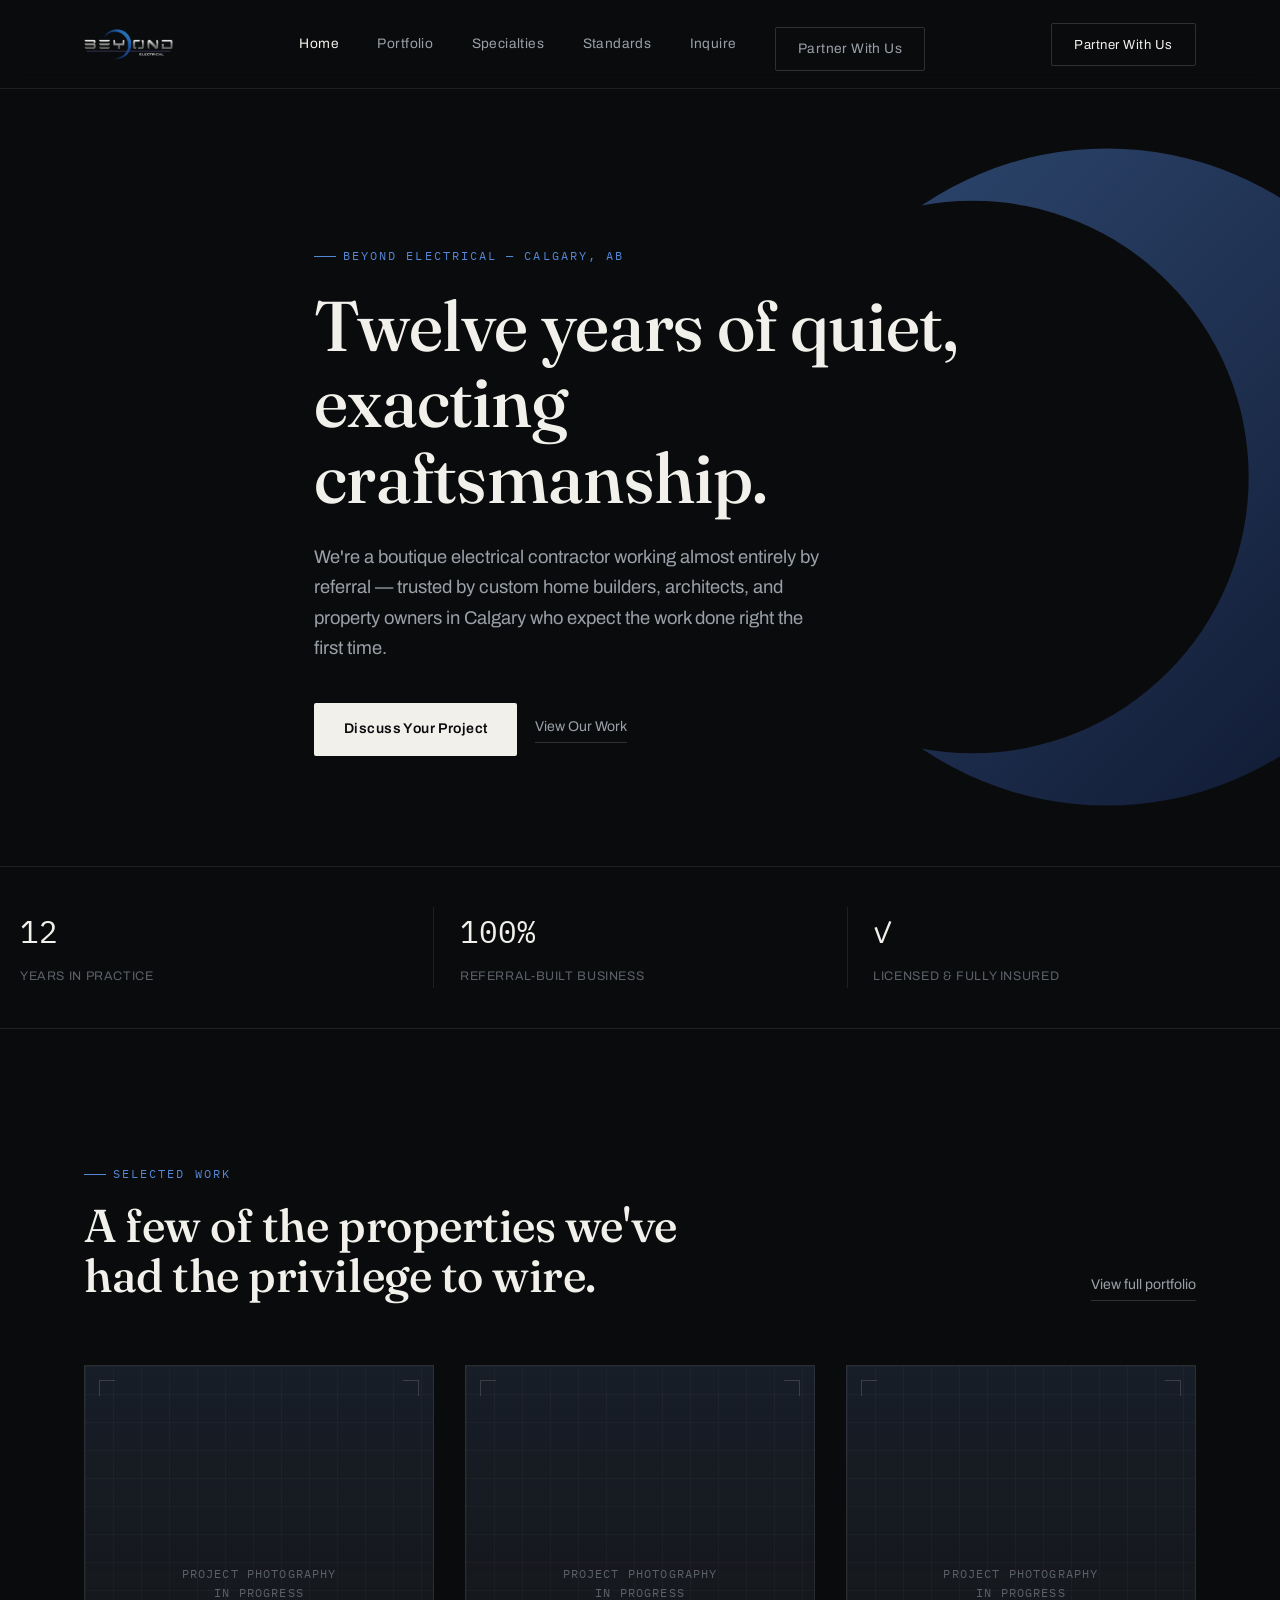
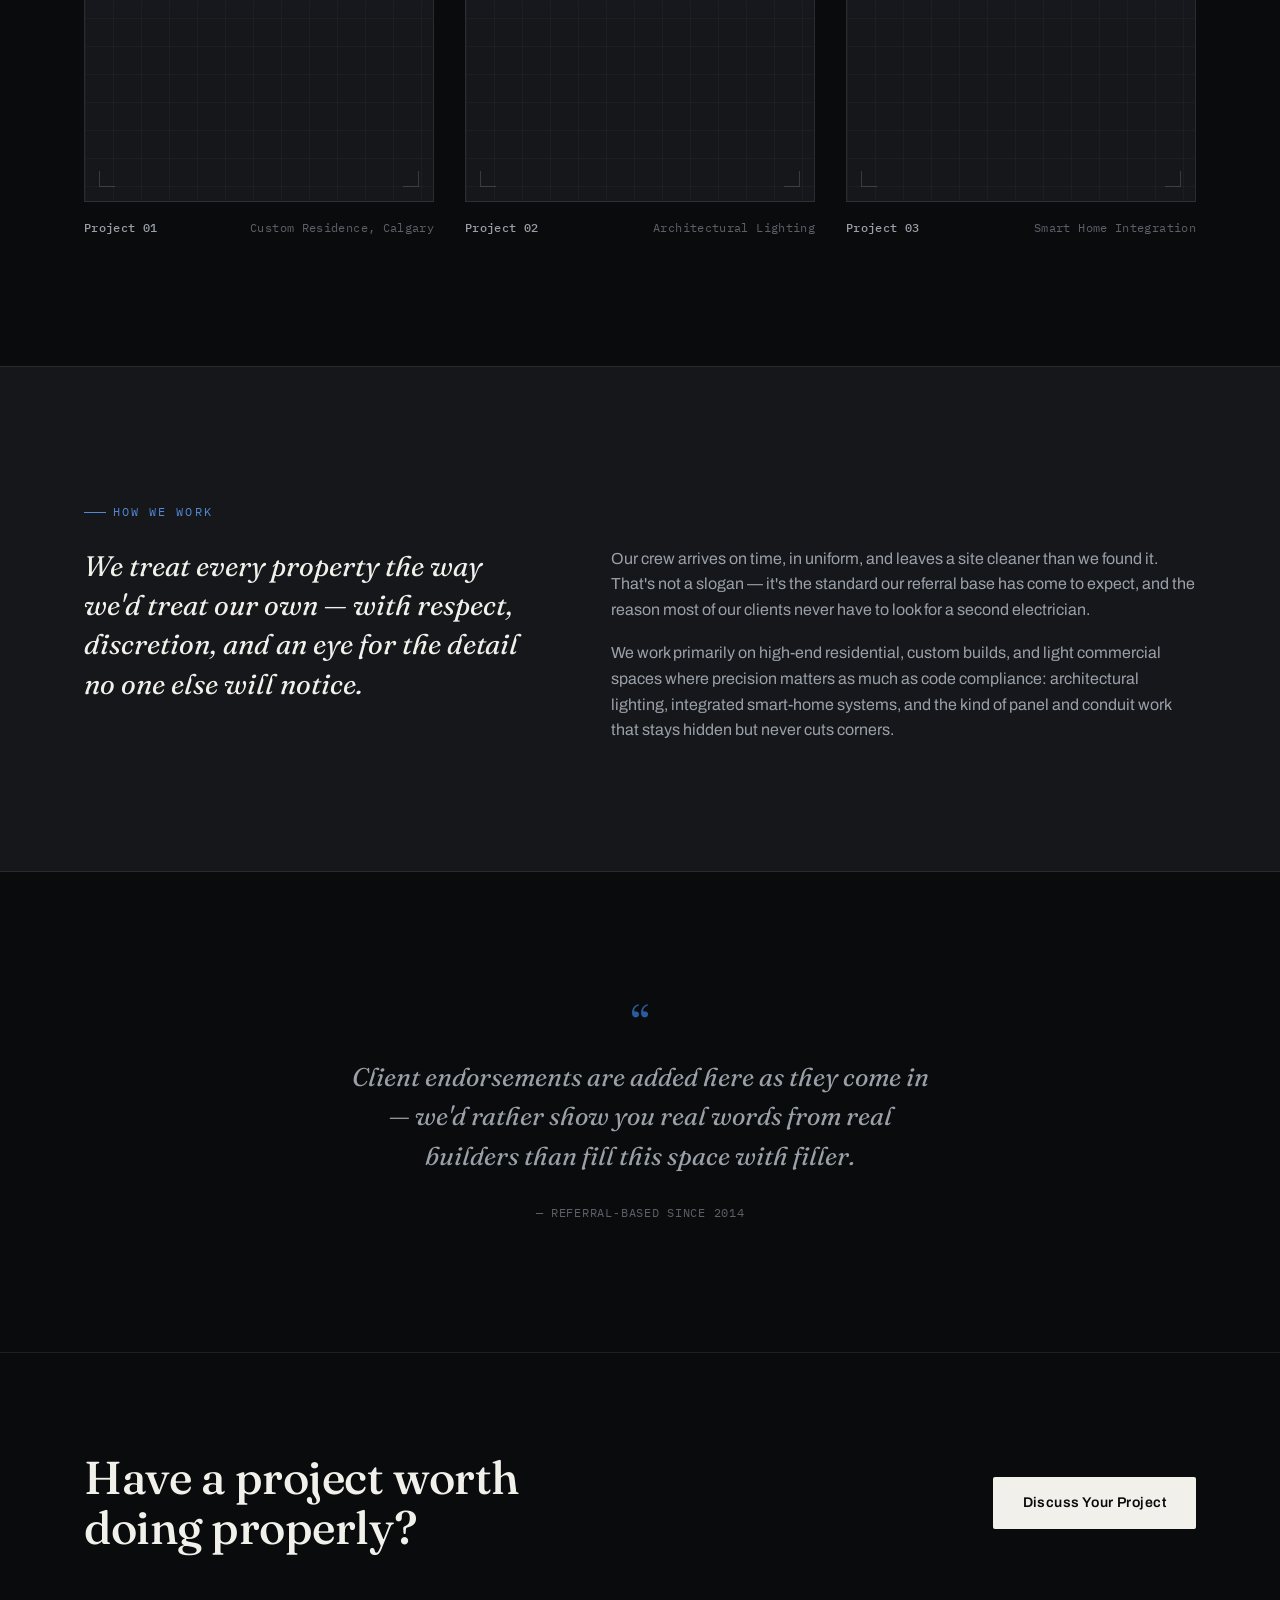
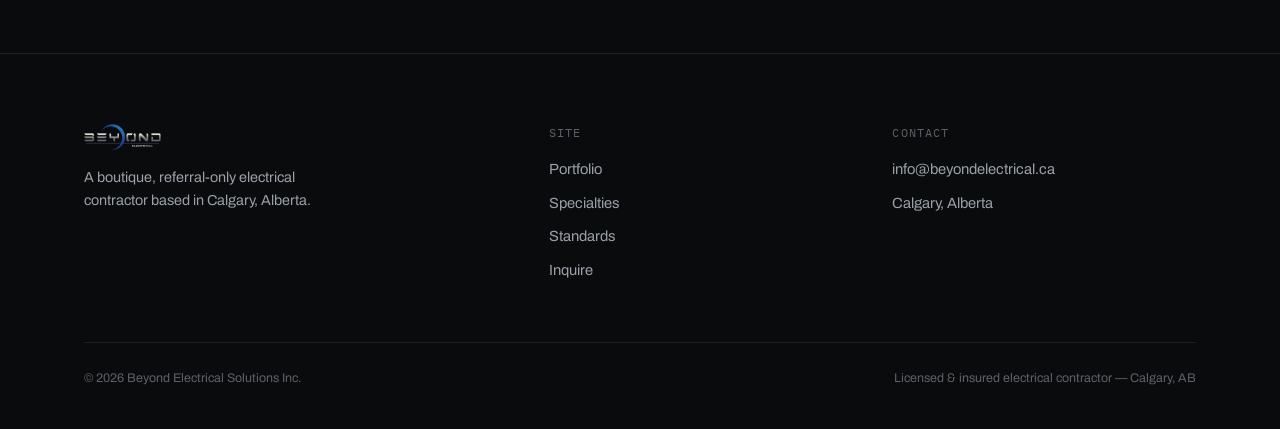
==== index.html @ 97aedb06 "Add files via upload" ====
<!DOCTYPE html>
<html lang="en">
<head>
<meta charset="UTF-8">
<meta name="viewport" content="width=device-width, initial-scale=1.0">
<title>Beyond Electrical Solutions — Calgary, AB</title>
<meta name="description" content="A boutique, referral-only electrical contractor serving Calgary's custom home builders, architects, and discerning property owners for 12 years.">
<link rel="icon" type="image/png" href="assets/favicon.png">
<link rel="stylesheet" href="css/styles.css">
</head>
<body>

<header class="site">
  <div class="container nav-row">
    <a href="index.html" class="brand"><img src="assets/logo.png" alt="Beyond Electrical Solutions"></a>
    <nav class="primary links" id="primaryNav">
      <a href="index.html" class="active">Home</a>
      <a href="portfolio.html">Portfolio</a>
      <a href="specialties.html">Specialties</a>
      <a href="standards.html">Standards</a>
      <a href="inquire.html">Inquire</a>
      <a href="inquire.html" class="btn-inquire" style="margin-top:10px;">Partner With Us</a>
    </nav>
    <a href="inquire.html" class="btn-inquire desktop-only">Partner With Us</a>
    <button class="nav-toggle" id="navToggle" aria-label="Toggle navigation">&#9776;</button>
  </div>
</header>

<section class="hero">
  <svg class="hero-crescent" viewBox="0 0 600 600" xmlns="http://www.w3.org/2000/svg">
    <defs>
      <linearGradient id="crescentGrad" x1="0%" y1="0%" x2="100%" y2="100%">
        <stop offset="0%" stop-color="#5488d6"/>
        <stop offset="100%" stop-color="#12224f"/>
      </linearGradient>
      <mask id="crescentMask">
        <rect width="600" height="600" fill="white"/>
        <circle cx="240" cy="300" r="185" fill="black"/>
      </mask>
    </defs>
    <circle cx="330" cy="300" r="220" fill="url(#crescentGrad)" mask="url(#crescentMask)"/>
  </svg>
  <div class="container hero-inner">
    <span class="eyebrow reveal in">Beyond Electrical &mdash; Calgary, AB</span>
    <h1 class="reveal in">Twelve years of quiet, exacting craftsmanship.</h1>
    <p class="lede reveal in">We're a boutique electrical contractor working almost entirely by referral &mdash; trusted by custom home builders, architects, and property owners in Calgary who expect the work done right the first time.</p>
    <div class="hero-cta reveal in">
      <a href="inquire.html" class="btn-primary">Discuss Your Project</a>
      <a href="portfolio.html" class="link-ghost">View Our Work</a>
    </div>
  </div>
</section>

<section class="stats">
  <div class="container stats-row">
    <div class="stat reveal">
      <span class="num">12</span>
      <span class="label">Years in Practice</span>
    </div>
    <div class="stat reveal">
      <span class="num">100%</span>
      <span class="label">Referral&#8209;Built Business</span>
    </div>
    <div class="stat reveal">
      <span class="num">&#10003;</span>
      <span class="label">Licensed &amp; Fully Insured</span>
    </div>
  </div>
</section>

<section class="section">
  <div class="container">
    <div class="section-head reveal">
      <div>
        <span class="eyebrow">Selected Work</span>
        <h2>A few of the properties we've had the privilege to wire.</h2>
      </div>
      <a href="portfolio.html" class="link-ghost">View full portfolio</a>
    </div>

    <div class="work-grid">
      <div>
        <div class="plate reveal">
          <span class="corner tl"></span><span class="corner tr"></span><span class="corner bl"></span><span class="corner br"></span>
          <span class="plate-tag">Project photography<br>in progress</span>
        </div>
        <div class="work-caption"><strong>Project 01</strong><span>Custom Residence, Calgary</span></div>
      </div>
      <div>
        <div class="plate reveal">
          <span class="corner tl"></span><span class="corner tr"></span><span class="corner bl"></span><span class="corner br"></span>
          <span class="plate-tag">Project photography<br>in progress</span>
        </div>
        <div class="work-caption"><strong>Project 02</strong><span>Architectural Lighting</span></div>
      </div>
      <div>
        <div class="plate reveal">
          <span class="corner tl"></span><span class="corner tr"></span><span class="corner bl"></span><span class="corner br"></span>
          <span class="plate-tag">Project photography<br>in progress</span>
        </div>
        <div class="work-caption"><strong>Project 03</strong><span>Smart Home Integration</span></div>
      </div>
    </div>
  </div>
</section>

<section class="section" style="background:var(--bg-panel); border-top:1px solid var(--hairline); border-bottom:1px solid var(--hairline);">
  <div class="container">
    <span class="eyebrow reveal">How We Work</span>
    <div class="editorial" style="margin-top:24px;">
      <p class="lead-line reveal">We treat every property the way we'd treat our own &mdash; with respect, discretion, and an eye for the detail no one else will notice.</p>
      <div class="body-col reveal">
        <p>Our crew arrives on time, in uniform, and leaves a site cleaner than we found it. That's not a slogan &mdash; it's the standard our referral base has come to expect, and the reason most of our clients never have to look for a second electrician.</p>
        <p>We work primarily on high-end residential, custom builds, and light commercial spaces where precision matters as much as code compliance: architectural lighting, integrated smart-home systems, and the kind of panel and conduit work that stays hidden but never cuts corners.</p>
      </div>
    </div>
  </div>
</section>

<section class="section">
  <div class="container endorsement reveal">
    <div class="mark">&ldquo;</div>
    <blockquote>Client endorsements are added here as they come in &mdash; we'd rather show you real words from real builders than fill this space with filler.</blockquote>
    <cite>&mdash; Referral&#8209;based since 2014</cite>
  </div>
</section>

<section class="cta-banner">
  <div class="container cta-banner-inner">
    <h2 class="reveal">Have a project worth doing properly?</h2>
    <a href="inquire.html" class="btn-primary reveal">Discuss Your Project</a>
  </div>
</section>

<footer class="site">
  <div class="container">
    <div class="footer-grid">
      <div>
        <img src="assets/logo.png" alt="Beyond Electrical Solutions">
        <p>A boutique, referral&#8209;only electrical contractor based in Calgary, Alberta.</p>
      </div>
      <div class="footer-col">
        <h4>Site</h4>
        <a href="portfolio.html">Portfolio</a>
        <a href="specialties.html">Specialties</a>
        <a href="standards.html">Standards</a>
        <a href="inquire.html">Inquire</a>
      </div>
      <div class="footer-col">
        <h4>Contact</h4>
        <a href="mailto:info@beyondelectrical.ca">info@beyondelectrical.ca</a>
        <p>Calgary, Alberta</p>
      </div>
    </div>
    <div class="footer-bottom">
      <span>&copy; 2026 Beyond Electrical Solutions Inc.</span>
      <span>Licensed &amp; insured electrical contractor &mdash; Calgary, AB</span>
    </div>
  </div>
</footer>

<script src="js/main.js"></script>
</body>
</html>
---- css/styles.css ----
/* ============================================
   Beyond Electrical Solutions — Design Tokens
   ============================================ */

@import url('https://fonts.googleapis.com/css2?family=Fraunces:ital,opsz,wght@0,9..144,300;0,9..144,400;0,9..144,500;0,9..144,600;1,9..144,400;1,9..144,500&family=Archivo:wght@400;500;600;700&family=IBM+Plex+Mono:wght@400;500&display=swap');

:root{
  /* Color */
  --bg:            #0a0b0d;
  --bg-panel:      #15171b;
  --bg-panel-2:    #1c1f24;
  --text:          #f2f0ea;
  --text-muted:    #9aa0a8;
  --text-faint:    #5c6169;
  --blue-deep:     #12224f;
  --blue:          #2c5aa0;
  --blue-bright:   #5488d6;
  --hairline:      rgba(242,240,234,0.09);
  --hairline-strong: rgba(242,240,234,0.16);

  /* Light-context inversions (used sparingly, e.g. printable/email contexts) */
  --bg-light:      #f6f5f2;
  --text-on-light: #16181c;

  /* Type */
  --font-display: 'Fraunces', Georgia, serif;
  --font-body:    'Archivo', -apple-system, BlinkMacSystemFont, sans-serif;
  --font-mono:    'IBM Plex Mono', ui-monospace, monospace;

  /* Layout */
  --container: 1240px;
  --gutter: clamp(24px, 5vw, 64px);
  --radius: 2px;
}

*, *::before, *::after{ box-sizing: border-box; }
html{ scroll-behavior: smooth; }
@media (prefers-reduced-motion: reduce){
  html{ scroll-behavior: auto; }
  *, *::before, *::after{ animation-duration: 0.01ms !important; animation-iteration-count: 1 !important; transition-duration: 0.01ms !important; scroll-behavior: auto !important; }
}

body{
  margin: 0;
  background: var(--bg);
  color: var(--text);
  font-family: var(--font-body);
  font-size: 16px;
  line-height: 1.6;
  -webkit-font-smoothing: antialiased;
}

img{ max-width: 100%; display: block; }
a{ color: inherit; text-decoration: none; }

.container{
  max-width: var(--container);
  margin: 0 auto;
  padding-left: var(--gutter);
  padding-right: var(--gutter);
}

/* ---------- Type scale ---------- */
h1, h2, h3, .display{
  font-family: var(--font-display);
  font-weight: 500;
  line-height: 1.08;
  letter-spacing: -0.01em;
  margin: 0;
}
h1{ font-size: clamp(2.6rem, 5.5vw, 4.6rem); font-weight: 500; }
h2{ font-size: clamp(2rem, 3.6vw, 3rem); font-weight: 500; }
h3{ font-size: clamp(1.3rem, 2vw, 1.7rem); font-weight: 500; }

.eyebrow{
  font-family: var(--font-mono);
  font-size: 0.72rem;
  letter-spacing: 0.18em;
  text-transform: uppercase;
  color: var(--blue-bright);
  display: inline-flex;
  align-items: center;
  gap: 0.6em;
}
.eyebrow::before{
  content: '';
  width: 22px;
  height: 1px;
  background: var(--blue-bright);
  display: inline-block;
}

p{ margin: 0; color: var(--text-muted); }
p.lede{ font-size: 1.15rem; line-height: 1.65; color: var(--text-muted); max-width: 46ch; }

.hairline{ border: none; border-top: 1px solid var(--hairline); margin: 0; }

/* ---------- Header ---------- */
header.site{
  position: sticky;
  top: 0;
  z-index: 50;
  background: rgba(10,11,13,0.82);
  backdrop-filter: blur(10px);
  border-bottom: 1px solid var(--hairline);
}
.nav-row{
  display: flex;
  align-items: center;
  justify-content: space-between;
  height: 88px;
}
.brand img{ height: 30px; width: auto; }
nav.primary{
  display: flex;
  align-items: center;
  gap: clamp(20px, 3vw, 44px);
}
nav.primary a{
  font-size: 0.86rem;
  letter-spacing: 0.03em;
  color: var(--text-muted);
  transition: color 0.2s ease;
  white-space: nowrap;
}
nav.primary a:hover, nav.primary a.active{ color: var(--text); }
.btn-inquire{
  border: 1px solid var(--hairline-strong);
  padding: 10px 22px;
  font-size: 0.82rem;
  letter-spacing: 0.04em;
  border-radius: var(--radius);
  transition: border-color 0.2s ease, background 0.2s ease;
}
.btn-inquire:hover{ border-color: var(--blue-bright); background: rgba(84,136,214,0.08); }

.nav-toggle{
  display: none;
  background: none;
  border: none;
  color: var(--text);
  font-size: 1.6rem;
  cursor: pointer;
}

@media (max-width: 860px){
  nav.primary.links{
    position: fixed;
    inset: 88px 0 0 0;
    background: var(--bg);
    flex-direction: column;
    align-items: flex-start;
    padding: 40px var(--gutter);
    gap: 28px;
    transform: translateY(-8px);
    opacity: 0;
    pointer-events: none;
    transition: opacity 0.25s ease, transform 0.25s ease;
  }
  nav.primary.links a{ font-size: 1.1rem; }
  nav.primary.links.open{ opacity: 1; pointer-events: auto; transform: translateY(0); }
  .nav-toggle{ display: block; }
  .btn-inquire.desktop-only{ display: none; }
}

/* ---------- Hero ---------- */
.hero{
  position: relative;
  overflow: hidden;
  padding: clamp(90px, 14vw, 150px) 0 clamp(70px, 10vw, 110px);
  border-bottom: 1px solid var(--hairline);
}
.hero-crescent{
  position: absolute;
  right: -18%;
  top: 50%;
  transform: translateY(-50%);
  width: min(70vw, 980px);
  height: auto;
  opacity: 0.5;
  pointer-events: none;
}
.hero-inner{ position: relative; z-index: 2; max-width: 780px; }
.hero .eyebrow{ margin-bottom: 22px; }
.hero h1{ margin-bottom: 26px; }
.hero p.lede{ margin-bottom: 40px; }
.hero-cta{ display: flex; gap: 18px; align-items: center; flex-wrap: wrap; }

.btn-primary{
  background: var(--text);
  color: var(--bg);
  padding: 15px 30px;
  font-size: 0.88rem;
  letter-spacing: 0.03em;
  font-weight: 600;
  border-radius: var(--radius);
  transition: background 0.2s ease, transform 0.2s ease;
  display: inline-block;
}
.btn-primary:hover{ background: var(--blue-bright); color: var(--text); }

.link-ghost{
  font-size: 0.88rem;
  color: var(--text-muted);
  border-bottom: 1px solid var(--hairline-strong);
  padding-bottom: 3px;
  transition: color 0.2s ease, border-color 0.2s ease;
}
.link-ghost:hover{ color: var(--text); border-color: var(--blue-bright); }

/* ---------- Stat row ---------- */
.stats{
  border-bottom: 1px solid var(--hairline);
}
.stats-row{
  display: grid;
  grid-template-columns: repeat(3, 1fr);
  padding: 40px 0;
}
.stat{
  text-align: left;
  padding: 0 clamp(10px,2vw,30px);
  border-left: 1px solid var(--hairline);
}
.stat:first-child{ border-left: none; padding-left: 0; }
.stat .num{
  font-family: var(--font-mono);
  font-size: clamp(1.5rem, 2.4vw, 2.1rem);
  color: var(--text);
  display: block;
  margin-bottom: 6px;
}
.stat .label{
  font-size: 0.78rem;
  letter-spacing: 0.05em;
  text-transform: uppercase;
  color: var(--text-faint);
}
@media (max-width: 700px){
  .stats-row{ grid-template-columns: 1fr; gap: 22px; }
  .stat{ border-left: none; padding-left: 0; border-top: 1px solid var(--hairline); padding-top: 18px; }
  .stat:first-child{ border-top: none; padding-top: 0; }
}

/* ---------- Section scaffolding ---------- */
.section{ padding: clamp(70px, 10vw, 130px) 0; }
.section-head{
  display: flex;
  justify-content: space-between;
  align-items: flex-end;
  gap: 40px;
  margin-bottom: clamp(40px, 6vw, 64px);
  flex-wrap: wrap;
}
.section-head h2{ margin-top: 18px; max-width: 20ch; }
.section-head .lede{ margin-top: 18px; max-width: 40ch; }

/* ---------- Work / portfolio grid ---------- */
.work-grid{
  display: grid;
  grid-template-columns: repeat(3, 1fr);
  gap: clamp(20px, 2.4vw, 32px);
}
@media (max-width: 900px){ .work-grid{ grid-template-columns: 1fr; } }

.plate{
  position: relative;
  aspect-ratio: 4/5;
  background:
    linear-gradient(180deg, rgba(44,90,160,0.10), rgba(10,11,13,0) 60%),
    var(--bg-panel);
  border: 1px solid var(--hairline);
  overflow: hidden;
}
.plate::before{
  content:'';
  position:absolute; inset:0;
  background-image:
    linear-gradient(var(--hairline) 1px, transparent 1px),
    linear-gradient(90deg, var(--hairline) 1px, transparent 1px);
  background-size: 28px 28px;
  opacity: 0.35;
}
.plate .corner{
  position: absolute;
  width: 16px; height: 16px;
  border: 1px solid var(--hairline-strong);
}
.plate .corner.tl{ top: 14px; left: 14px; border-right: none; border-bottom: none; }
.plate .corner.tr{ top: 14px; right: 14px; border-left: none; border-bottom: none; }
.plate .corner.bl{ bottom: 14px; left: 14px; border-right: none; border-top: none; }
.plate .corner.br{ bottom: 14px; right: 14px; border-left: none; border-top: none; }
.plate .plate-tag{
  position: absolute;
  inset: 0;
  display: flex;
  align-items: center;
  justify-content: center;
  text-align: center;
  font-family: var(--font-mono);
  font-size: 0.72rem;
  letter-spacing: 0.1em;
  text-transform: uppercase;
  color: var(--text-faint);
  padding: 0 20%;
}
.work-caption{
  margin-top: 16px;
  display: flex;
  justify-content: space-between;
  gap: 12px;
  font-family: var(--font-mono);
  font-size: 0.76rem;
  letter-spacing: 0.03em;
  color: var(--text-faint);
}
.work-caption strong{ color: var(--text-muted); font-weight: 500; }

/* ---------- Philosophy / editorial two-col ---------- */
.editorial{
  display: grid;
  grid-template-columns: 1fr 1.3fr;
  gap: clamp(30px, 6vw, 90px);
}
@media (max-width: 800px){ .editorial{ grid-template-columns: 1fr; } }
.editorial .lead-line{
  font-family: var(--font-display);
  font-style: italic;
  font-weight: 400;
  font-size: clamp(1.4rem, 2.2vw, 1.9rem);
  color: var(--text);
  line-height: 1.4;
}
.editorial .body-col p + p{ margin-top: 18px; }
.editorial .body-col p{ color: var(--text-muted); font-size: 1rem; }

/* ---------- Endorsement ---------- */
.endorsement{
  text-align: center;
  max-width: 720px;
  margin: 0 auto;
}
.endorsement .mark{
  font-family: var(--font-display);
  font-size: 3rem;
  color: var(--blue);
  line-height: 1;
  margin-bottom: 10px;
}
.endorsement blockquote{
  margin: 0 0 22px;
  font-family: var(--font-display);
  font-style: italic;
  font-weight: 400;
  font-size: clamp(1.25rem, 2.2vw, 1.6rem);
  color: var(--text-muted);
  line-height: 1.55;
}
.endorsement cite{
  font-style: normal;
  font-family: var(--font-mono);
  font-size: 0.76rem;
  letter-spacing: 0.06em;
  text-transform: uppercase;
  color: var(--text-faint);
}

/* ---------- CTA banner ---------- */
.cta-banner{
  border-top: 1px solid var(--hairline);
  border-bottom: 1px solid var(--hairline);
  padding: clamp(60px,8vw,100px) 0;
}
.cta-banner-inner{
  display: flex;
  justify-content: space-between;
  align-items: center;
  gap: 30px;
  flex-wrap: wrap;
}
.cta-banner h2{ max-width: 16ch; }

/* ---------- Footer ---------- */
footer.site{
  padding: 70px 0 40px;
}
.footer-grid{
  display: grid;
  grid-template-columns: 1.4fr 1fr 1fr;
  gap: 40px;
  padding-bottom: 50px;
}
@media (max-width: 700px){ .footer-grid{ grid-template-columns: 1fr; gap: 34px; } }
.footer-grid img{ height: 26px; margin-bottom: 16px; }
.footer-grid p{ font-size: 0.9rem; max-width: 32ch; }
.footer-col h4{
  font-family: var(--font-mono);
  font-size: 0.72rem;
  letter-spacing: 0.1em;
  text-transform: uppercase;
  color: var(--text-faint);
  margin: 0 0 16px;
  font-weight: 400;
}
.footer-col a, .footer-col p{ display: block; color: var(--text-muted); font-size: 0.92rem; margin-bottom: 10px; }
.footer-col a:hover{ color: var(--text); }
.footer-bottom{
  display: flex;
  justify-content: space-between;
  gap: 20px;
  flex-wrap: wrap;
  padding-top: 26px;
  border-top: 1px solid var(--hairline);
  font-size: 0.78rem;
  color: var(--text-faint);
}

/* ---------- Reveal-on-scroll ---------- */
.reveal{ opacity: 0; transform: translateY(14px); transition: opacity 0.7s ease, transform 0.7s ease; }
.reveal.in{ opacity: 1; transform: translateY(0); }

/* ---------- Specialties list ---------- */
.specialty-list{ border-top: 1px solid var(--hairline); }
.specialty-row{
  display: grid;
  grid-template-columns: 120px 1fr;
  gap: clamp(20px, 4vw, 60px);
  padding: clamp(34px, 5vw, 48px) 0;
  border-bottom: 1px solid var(--hairline);
}
.specialty-row .code{
  font-family: var(--font-mono);
  font-size: 0.8rem;
  letter-spacing: 0.08em;
  color: var(--blue-bright);
  padding-top: 4px;
}
.specialty-row h3{ margin-bottom: 12px; }
.specialty-row p{ max-width: 62ch; }
@media (max-width: 640px){
  .specialty-row{ grid-template-columns: 1fr; gap: 10px; }
}

/* ---------- Process steps ---------- */
.process{
  display: grid;
  grid-template-columns: repeat(3, 1fr);
  gap: clamp(24px, 3vw, 40px);
}
@media (max-width: 800px){ .process{ grid-template-columns: 1fr; } }
.process-step .step-num{
  font-family: var(--font-mono);
  font-size: 0.78rem;
  color: var(--text-faint);
  display: block;
  margin-bottom: 14px;
}
.process-step h3{ margin-bottom: 10px; }
.process-step p{ font-size: 0.95rem; }

/* ---------- Credentials block ---------- */
.credentials{
  background: var(--bg-panel);
  border: 1px solid var(--hairline);
  padding: clamp(28px, 4vw, 40px);
  display: grid;
  grid-template-columns: repeat(3, 1fr);
  gap: 26px;
}
@media (max-width: 700px){ .credentials{ grid-template-columns: 1fr; } }
.credentials .cred-label{
  font-family: var(--font-mono);
  font-size: 0.7rem;
  letter-spacing: 0.08em;
  text-transform: uppercase;
  color: var(--text-faint);
  display: block;
  margin-bottom: 8px;
}
.credentials .cred-value{ color: var(--text); font-size: 1rem; }
.credentials .cred-value.placeholder{ color: var(--text-faint); font-style: italic; }

/* ---------- Form ---------- */
.form-grid{
  display: grid;
  grid-template-columns: 1fr 1fr;
  gap: 22px 26px;
}
@media (max-width: 700px){ .form-grid{ grid-template-columns: 1fr; } }
.field{ display: flex; flex-direction: column; gap: 8px; }
.field.full{ grid-column: 1 / -1; }
.field label{
  font-family: var(--font-mono);
  font-size: 0.72rem;
  letter-spacing: 0.06em;
  text-transform: uppercase;
  color: var(--text-faint);
}
.field label .opt{ text-transform: none; letter-spacing: 0; opacity: 0.7; }
.field input, .field select, .field textarea{
  background: var(--bg-panel);
  border: 1px solid var(--hairline-strong);
  color: var(--text);
  padding: 13px 14px;
  font-family: var(--font-body);
  font-size: 0.95rem;
  border-radius: var(--radius);
  outline: none;
  transition: border-color 0.2s ease;
}
.field input:focus, .field select:focus, .field textarea:focus{ border-color: var(--blue-bright); }
.field textarea{ resize: vertical; min-height: 130px; }
.form-note{ font-size: 0.85rem; margin-top: 18px; }
.form-status{
  margin-top: 18px;
  font-family: var(--font-mono);
  font-size: 0.85rem;
  display: none;
}
.form-status.visible{ display: block; }
.form-status.ok{ color: var(--blue-bright); }
.form-status.err{ color: #d97757; }

.contact-alt{
  border-top: 1px solid var(--hairline);
  margin-top: clamp(50px,6vw,80px);
  padding-top: clamp(40px,5vw,60px);
  display: flex;
  justify-content: space-between;
  gap: 30px;
  flex-wrap: wrap;
  align-items: center;
}

/* ---------- Page hero (inner pages) ---------- */
.page-hero{
  padding: clamp(70px,10vw,110px) 0 clamp(50px,6vw,70px);
  border-bottom: 1px solid var(--hairline);
}
.page-hero h1{ margin-top: 18px; max-width: 16ch; }
.page-hero p.lede{ margin-top: 22px; }
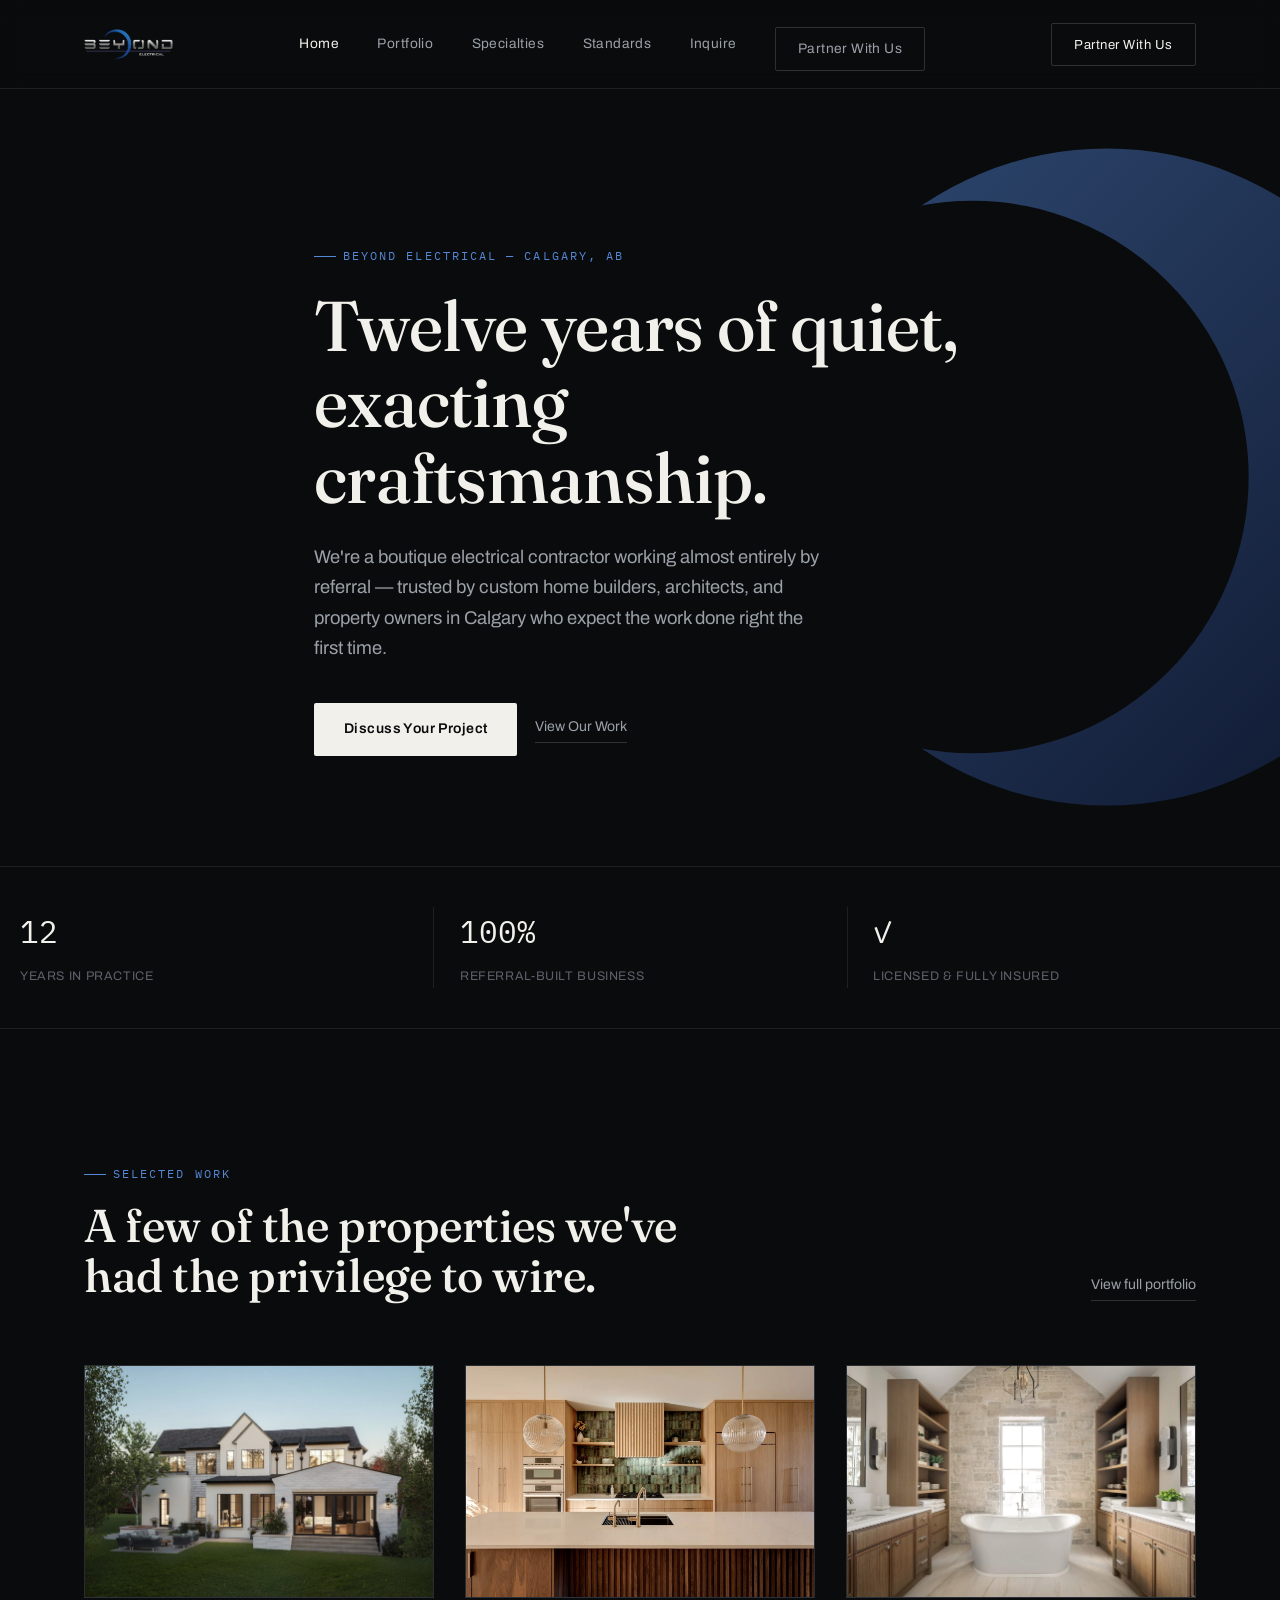
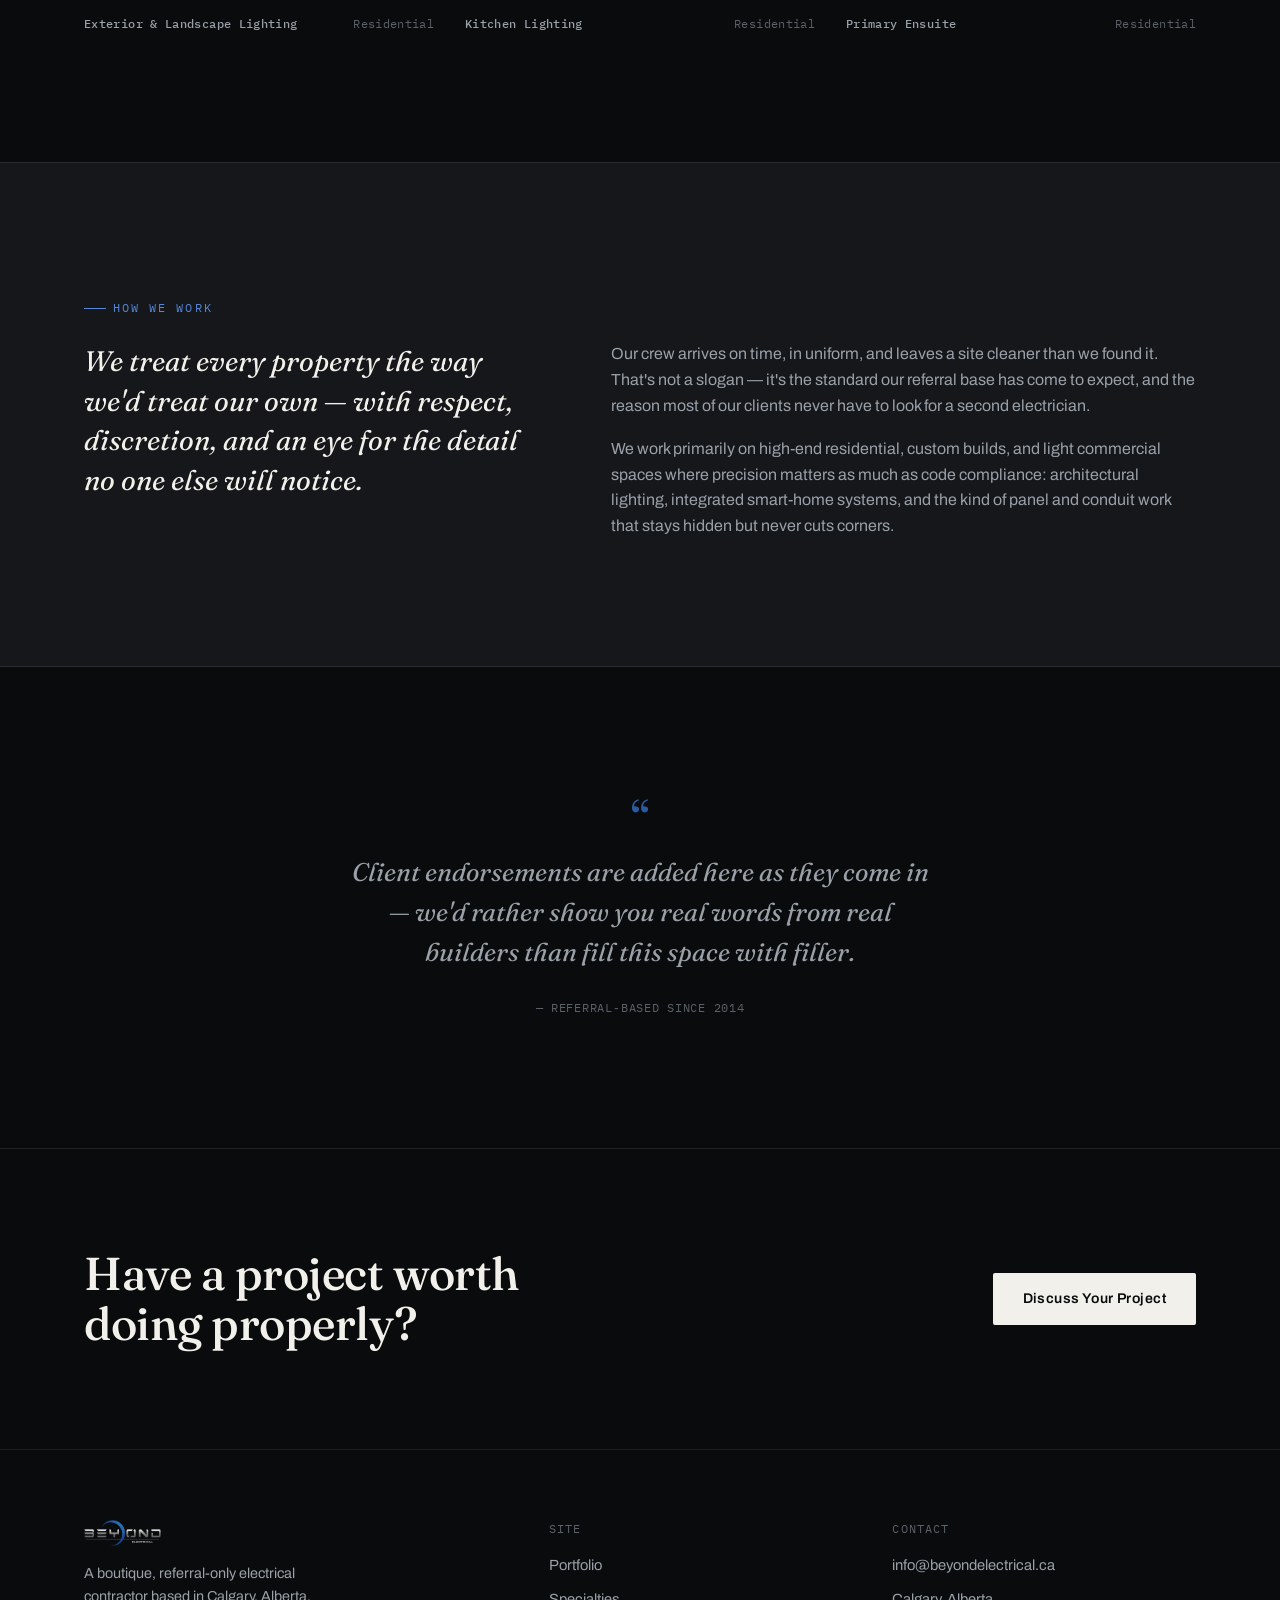
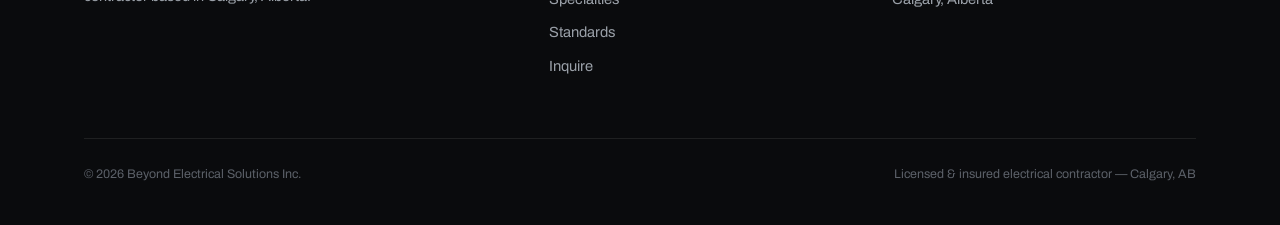
==== commit 041d8827: "Add files via upload" ====
--- a/index.html
+++ b/index.html
@@ -80,25 +80,22 @@
 
     <div class="work-grid">
       <div>
-        <div class="plate reveal">
-          <span class="corner tl"></span><span class="corner tr"></span><span class="corner bl"></span><span class="corner br"></span>
-          <span class="plate-tag">Project photography<br>in progress</span>
+        <div class="plate has-photo reveal">
+          <img src="assets/portfolio/exterior-twilight.jpg" alt="Exterior and landscape lighting on a custom residence" loading="lazy">
         </div>
-        <div class="work-caption"><strong>Project 01</strong><span>Custom Residence, Calgary</span></div>
+        <div class="work-caption"><strong>Exterior &amp; Landscape Lighting</strong><span>Residential</span></div>
       </div>
       <div>
-        <div class="plate reveal">
-          <span class="corner tl"></span><span class="corner tr"></span><span class="corner bl"></span><span class="corner br"></span>
-          <span class="plate-tag">Project photography<br>in progress</span>
+        <div class="plate has-photo reveal">
+          <img src="assets/portfolio/kitchen-island.jpg" alt="Kitchen island pendant lighting" loading="lazy">
         </div>
-        <div class="work-caption"><strong>Project 02</strong><span>Architectural Lighting</span></div>
+        <div class="work-caption"><strong>Kitchen Lighting</strong><span>Residential</span></div>
       </div>
       <div>
-        <div class="plate reveal">
-          <span class="corner tl"></span><span class="corner tr"></span><span class="corner bl"></span><span class="corner br"></span>
-          <span class="plate-tag">Project photography<br>in progress</span>
+        <div class="plate has-photo reveal">
+          <img src="assets/portfolio/primary-ensuite.jpg" alt="Primary ensuite bathroom lighting" loading="lazy">
         </div>
-        <div class="work-caption"><strong>Project 03</strong><span>Smart Home Integration</span></div>
+        <div class="work-caption"><strong>Primary Ensuite</strong><span>Residential</span></div>
       </div>
     </div>
   </div>
--- a/css/styles.css
+++ b/css/styles.css
@@ -260,18 +260,30 @@
   display: grid;
   grid-template-columns: repeat(3, 1fr);
   gap: clamp(20px, 2.4vw, 32px);
+  align-items: start;
 }
 @media (max-width: 900px){ .work-grid{ grid-template-columns: 1fr; } }
 
 .plate{
   position: relative;
-  aspect-ratio: 4/5;
+  aspect-ratio: 3/2;
   background:
     linear-gradient(180deg, rgba(44,90,160,0.10), rgba(10,11,13,0) 60%),
     var(--bg-panel);
   border: 1px solid var(--hairline);
   overflow: hidden;
 }
+.plate.has-photo{ aspect-ratio: 3/2; }
+.plate.has-photo.portrait{ aspect-ratio: 2/3; }
+.plate img{
+  position: absolute;
+  inset: 0;
+  width: 100%;
+  height: 100%;
+  object-fit: cover;
+  filter: saturate(0.92) contrast(1.02);
+}
+.plate.has-photo::before{ display: none; }
 .plate::before{
   content:'';
   position:absolute; inset:0;
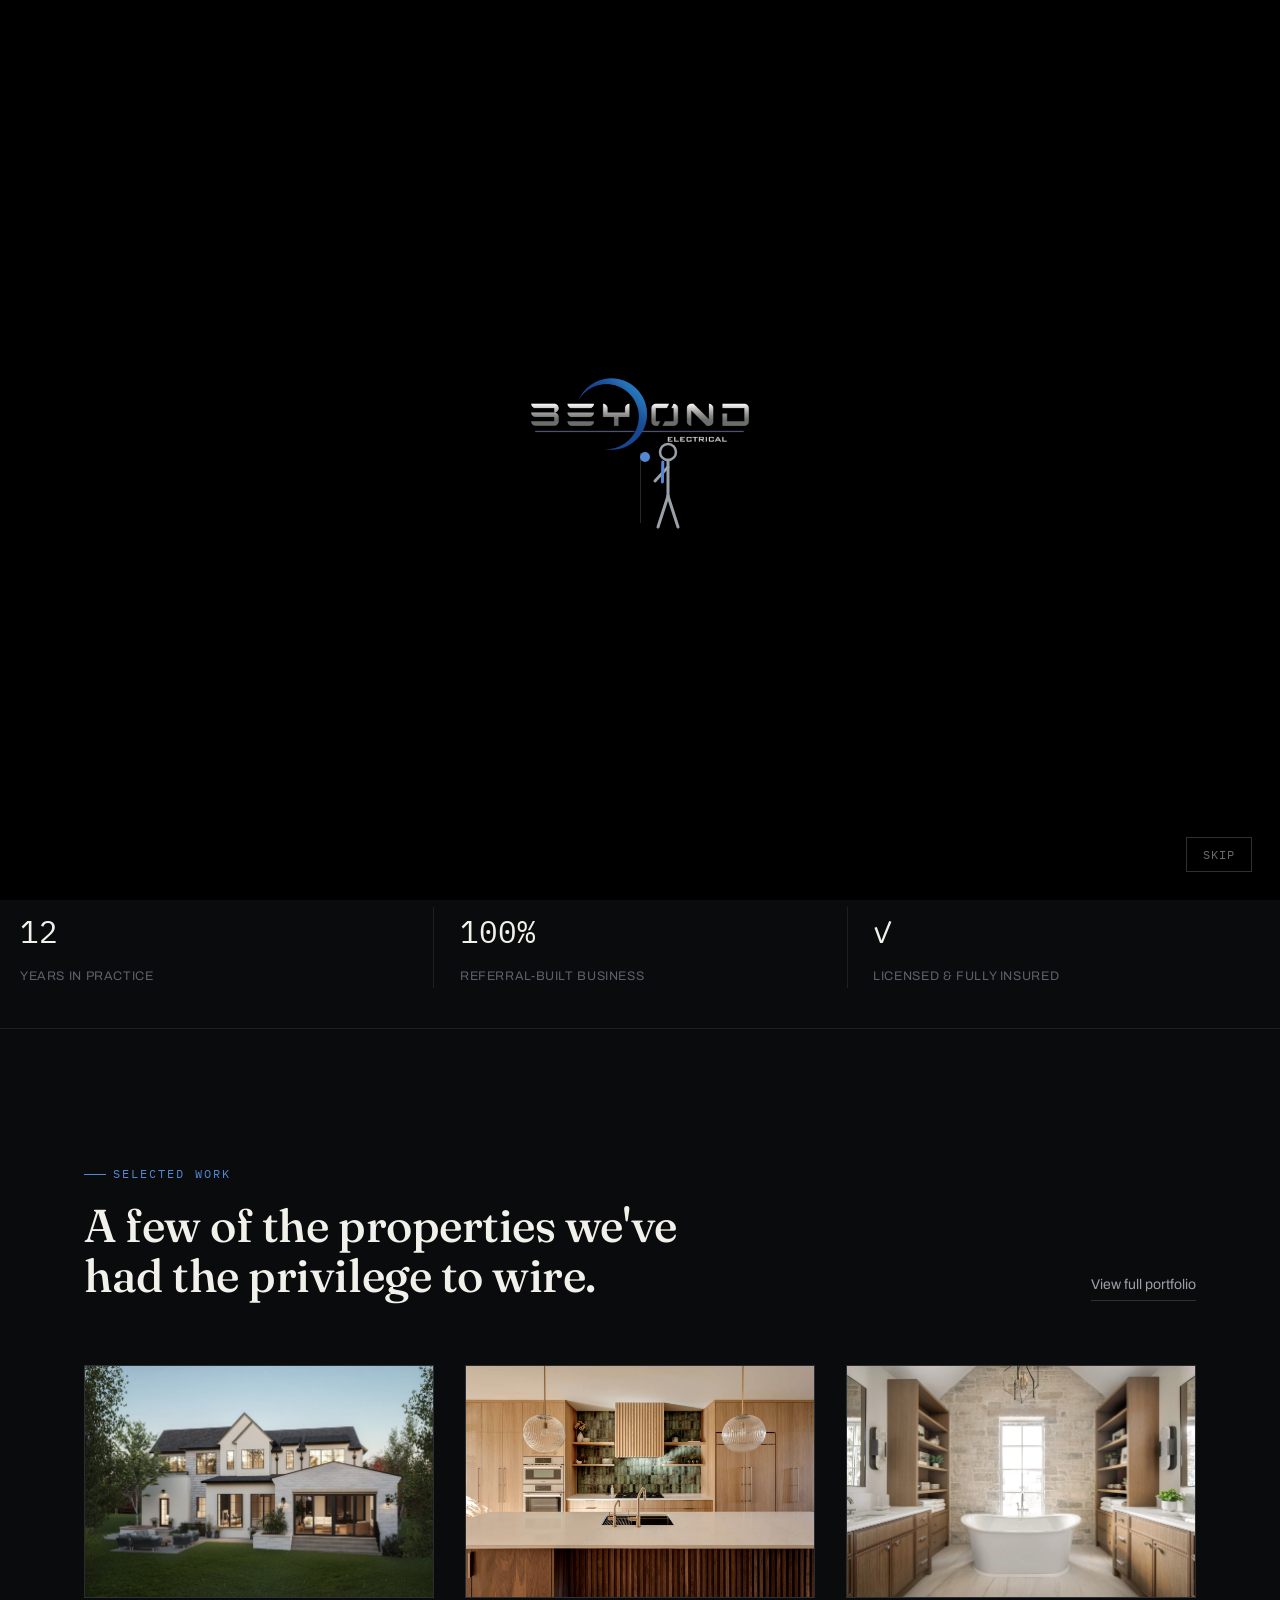
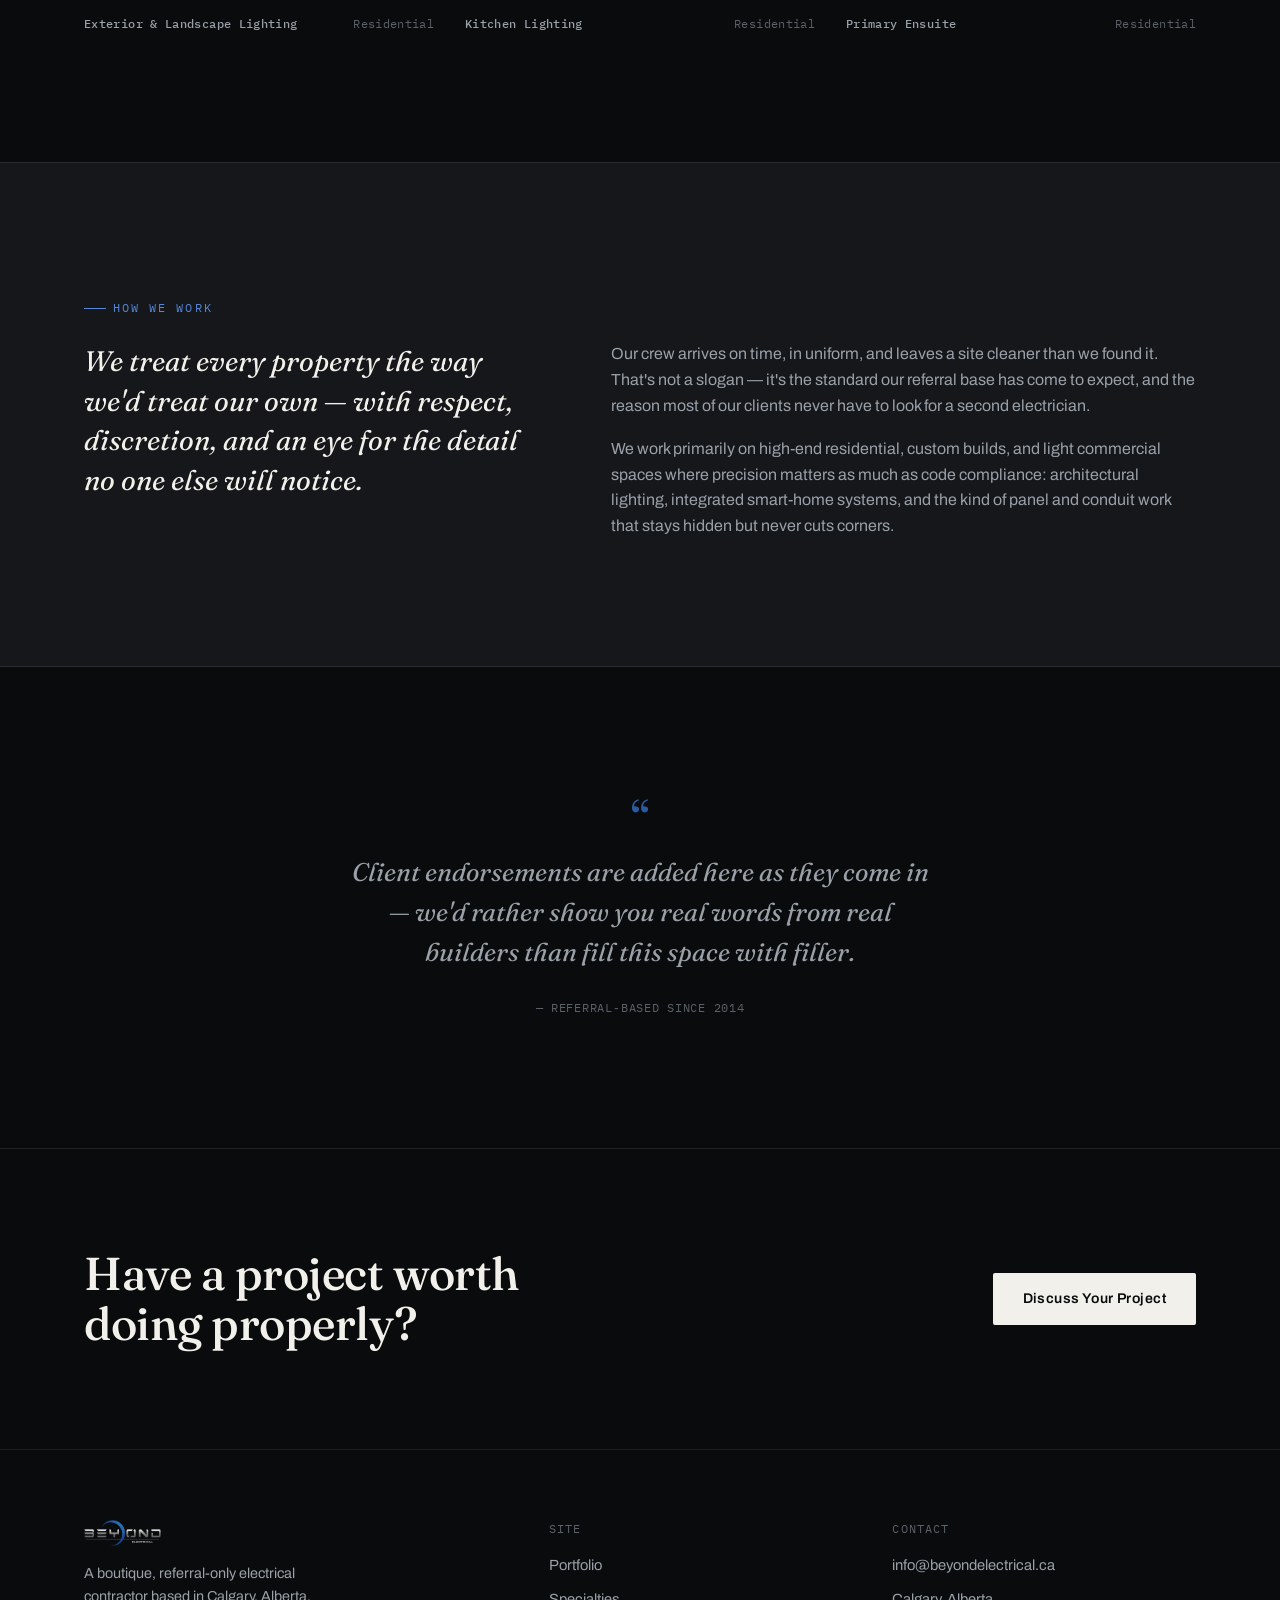
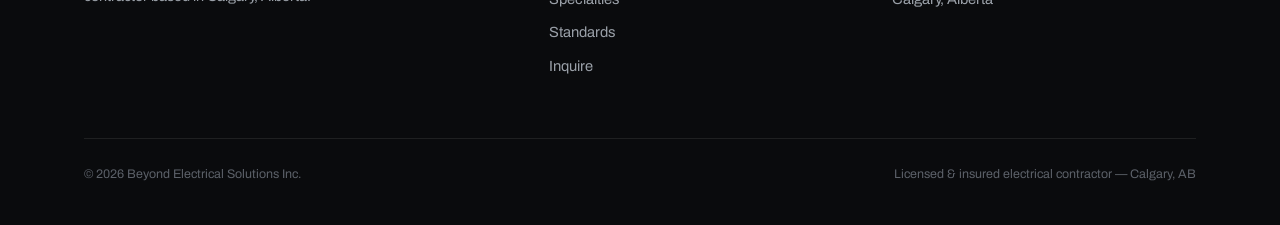
==== commit add818ee: "Add files via upload" ====
--- a/index.html
+++ b/index.html
@@ -7,8 +7,27 @@
 <meta name="description" content="A boutique, referral-only electrical contractor serving Calgary's custom home builders, architects, and discerning property owners for 12 years.">
 <link rel="icon" type="image/png" href="assets/favicon.png">
 <link rel="stylesheet" href="css/styles.css">
+<link rel="stylesheet" href="css/intro.css">
 </head>
 <body>
+
+<div id="introOverlay">
+  <div class="intro-stage">
+    <img src="assets/logo.png" alt="" class="intro-logo">
+    <div class="intro-cord">
+      <div class="intro-cord-handle"></div>
+    </div>
+    <svg class="intro-character" viewBox="0 0 46 90" fill="none" xmlns="http://www.w3.org/2000/svg" aria-hidden="true">
+      <circle cx="23" cy="13" r="8" stroke="#9aa0a8" stroke-width="2.5"/>
+      <line x1="23" y1="21" x2="23" y2="57" stroke="#9aa0a8" stroke-width="3" stroke-linecap="round"/>
+      <line x1="23" y1="57" x2="13" y2="88" stroke="#9aa0a8" stroke-width="3" stroke-linecap="round"/>
+      <line x1="23" y1="57" x2="33" y2="88" stroke="#9aa0a8" stroke-width="3" stroke-linecap="round"/>
+      <line x1="23" y1="28" x2="10" y2="42" stroke="#9aa0a8" stroke-width="3" stroke-linecap="round"/>
+      <line class="arm" x1="23" y1="28" x2="35" y2="44" stroke="#5488d6" stroke-width="3" stroke-linecap="round"/>
+    </svg>
+  </div>
+  <button class="intro-skip" type="button">Skip</button>
+</div>
 
 <header class="site">
   <div class="container nav-row">
@@ -157,5 +176,6 @@
 </footer>
 
 <script src="js/main.js"></script>
+<script src="js/intro.js"></script>
 </body>
 </html>
--- a/css/intro.css
+++ b/css/intro.css
@@ -0,0 +1,130 @@
+/* ============================================================
+   Intro animation — lightbulb-flicker logo reveal, character
+   pulls the cord, blackout, reveal homepage.
+   Scoped entirely to #introOverlay so it never touches the rest
+   of the site's styles.
+   ============================================================ */
+
+#introOverlay{
+  position: fixed;
+  inset: 0;
+  z-index: 999;
+  background: #000;
+  display: flex;
+  align-items: center;
+  justify-content: center;
+  overflow: hidden;
+  transition: opacity 0.5s ease;
+}
+#introOverlay.fade-out{ opacity: 0; pointer-events: none; }
+#introOverlay.hidden{ display: none; }
+
+.intro-stage{
+  position: relative;
+  width: min(90vw, 520px);
+  display: flex;
+  flex-direction: column;
+  align-items: center;
+}
+
+.intro-logo{
+  width: 220px;
+  opacity: 0;
+  filter: brightness(0.4);
+}
+.intro-logo.flicker-on{
+  animation: bulbFlickerOn 1.1s steps(1) forwards;
+}
+.intro-logo.flicker-off{
+  animation: bulbFlickerOff 0.4s steps(1) forwards;
+}
+
+@keyframes bulbFlickerOn{
+  0%   { opacity: 0;   filter: brightness(0.3); }
+  8%   { opacity: 1;   filter: brightness(1.3); }
+  11%  { opacity: 0.2; filter: brightness(0.3); }
+  16%  { opacity: 1;   filter: brightness(1.3); }
+  19%  { opacity: 0.3; filter: brightness(0.4); }
+  26%  { opacity: 1;   filter: brightness(1.3); }
+  29%  { opacity: 0.5; filter: brightness(0.6); }
+  36%  { opacity: 1;   filter: brightness(1.15); }
+  100% { opacity: 1;   filter: brightness(1); }
+}
+@keyframes bulbFlickerOff{
+  0%   { opacity: 1;   filter: brightness(1); }
+  20%  { opacity: 0.2; }
+  38%  { opacity: 1;   filter: brightness(1.4); }
+  55%  { opacity: 0.15;}
+  75%  { opacity: 0.7; }
+  100% { opacity: 0;   filter: brightness(0.2); }
+}
+
+/* Pull cord hanging from the logo */
+.intro-cord{
+  width: 1px;
+  height: 70px;
+  background: var(--hairline-strong, rgba(242,240,234,0.3));
+  margin-top: 2px;
+  opacity: 0;
+  transition: opacity 0.3s ease;
+}
+.intro-cord.visible{ opacity: 1; }
+.intro-cord-handle{
+  width: 10px;
+  height: 10px;
+  border-radius: 50%;
+  background: var(--blue-bright, #5488d6);
+  margin: -1px auto 0;
+  transition: transform 0.35s cubic-bezier(.3,0,.2,1);
+}
+.intro-cord.pulled .intro-cord-handle{ transform: translateY(26px); }
+.intro-cord.pulled{ height: 96px; }
+
+/* Character: simple line-art figure that walks in and pulls */
+.intro-character{
+  position: absolute;
+  bottom: -6px;
+  left: 50%;
+  width: 46px;
+  height: 90px;
+  transform: translateX(-220px) translateX(-50%);
+  transition: transform 0.7s cubic-bezier(.25,.7,.3,1);
+  opacity: 0;
+}
+.intro-character.walk-in{
+  opacity: 1;
+  transform: translateX(28px) translateX(-50%);
+}
+.intro-character .arm{
+  transform-origin: 60% 20%;
+  transition: transform 0.35s ease;
+}
+.intro-character.reach .arm{
+  transform: rotate(38deg);
+}
+.intro-character.pull .arm{
+  transform: rotate(70deg) translateY(6px);
+}
+
+.intro-skip{
+  position: absolute;
+  bottom: 28px;
+  right: 28px;
+  font-family: var(--font-mono, monospace);
+  font-size: 0.72rem;
+  letter-spacing: 0.08em;
+  text-transform: uppercase;
+  color: rgba(242,240,234,0.45);
+  background: none;
+  border: 1px solid rgba(242,240,234,0.2);
+  padding: 9px 16px;
+  cursor: pointer;
+  transition: color 0.2s ease, border-color 0.2s ease;
+}
+.intro-skip:hover{ color: #f2f0ea; border-color: rgba(242,240,234,0.5); }
+
+body.intro-lock{ overflow: hidden; height: 100vh; }
+
+@media (prefers-reduced-motion: reduce){
+  #introOverlay{ display: none !important; }
+}
